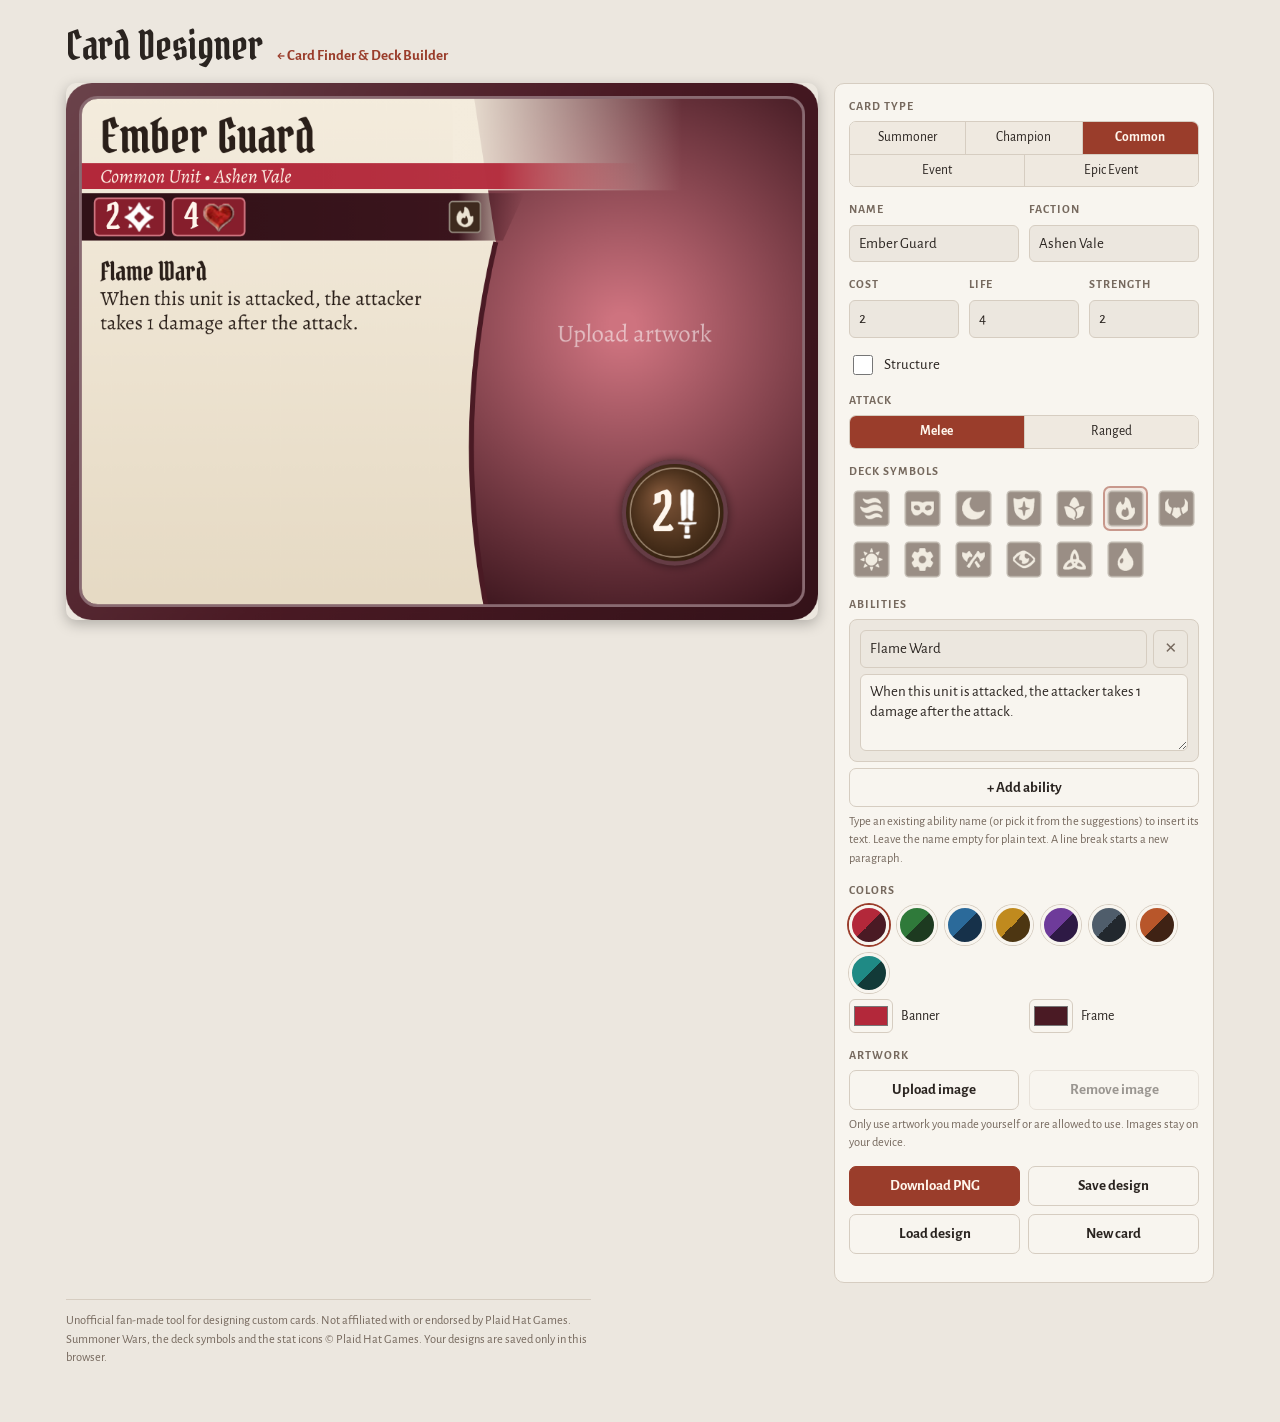
==== designer/index.html @ 44c7527a "Designer: structure checkbox, insert existing abilities/event texts Co-Authored-By: Claude Opus 5.5 " ====
<!doctype html>
<html lang="en">
<head>
<meta charset="utf-8">
<meta name="viewport" content="width=device-width, initial-scale=1, viewport-fit=cover">
<title>Summoner Wars Card Designer</title>
<meta name="description" content="Design your own fan-made Summoner Wars style cards: colors, faction, stats, abilities and your own artwork. Download as PNG.">
<link rel="icon" href="../img/symbols/Mercenary.png">
<link rel="stylesheet" href="https://fonts.googleapis.com/css2?family=Pirata+One&family=Alegreya:ital,wght@0,400;0,500;1,400&family=Alegreya+Sans:wght@400;500;700&display=swap">
<link rel="stylesheet" href="../style.css?v=202611170626">
<link rel="stylesheet" href="designer.css?v=202611170626">
</head>
<body>
<div class="dwrap">
  <header class="dhd"><h1>Card Designer</h1><a href="../" class="back">← Card Finder &amp; Deck Builder</a></header>

  <section class="stage" aria-label="Card preview">
    <canvas id="cv" width="1050" height="750" role="img" aria-label="Card preview"></canvas>
  </section>

  <section class="form" aria-label="Card settings">
    <div class="grp"><div class="lbl">Card type</div>
      <div class="seg wrapseg" id="type">
        <button type="button" data-v="Summoner" aria-pressed="false">Summoner</button>
        <button type="button" data-v="Champion" aria-pressed="false">Champion</button>
        <button type="button" data-v="Common" aria-pressed="true">Common</button>
        <button type="button" data-v="Standard Event" aria-pressed="false">Event</button>
        <button type="button" data-v="Epic Event" aria-pressed="false">Epic Event</button>
      </div></div>

    <div class="two">
      <div class="grp"><label class="lbl" for="name">Name</label><input type="text" id="name" maxlength="40" autocomplete="off"></div>
      <div class="grp"><label class="lbl" for="faction">Faction</label><input type="text" id="faction" maxlength="40" autocomplete="off"></div>
    </div>

    <div class="stats">
      <div class="grp" data-show="cost"><label class="lbl" for="cost">Cost</label><input type="number" id="cost" min="0" max="99" inputmode="numeric"></div>
      <div class="grp" data-show="life"><label class="lbl" for="life">Life</label><input type="number" id="life" min="0" max="99" inputmode="numeric"></div>
      <div class="grp" data-show="unit"><label class="lbl" for="str">Strength</label><input type="number" id="str" min="0" max="99" inputmode="numeric"></div>
      <div class="grp" data-show="event"><label class="lbl" for="phase">Phase</label>
        <select id="phase"><option>Summon Phase</option><option>Draw Phase</option><option>Move Phase</option><option>Attack Phase</option><option>Magic Phase</option></select></div>
    </div>
    <label class="check"><input type="checkbox" id="struct"> <span>Structure</span></label>
    <div class="grp" data-show="unit"><div class="lbl">Attack</div>
      <div class="seg" id="atk"><button type="button" data-v="Melee" aria-pressed="true">Melee</button><button type="button" data-v="Ranged" aria-pressed="false">Ranged</button></div></div>

    <div class="grp"><div class="lbl">Deck symbols</div>
      <div class="symgrid" id="syms"></div></div>

    <div class="grp"><div class="lbl" id="abLbl">Abilities</div>
      <div id="abs" class="abs"></div>
      <button type="button" class="reset" id="addAb">+ Add ability</button>
      <p class="hint" id="abHint"></p>
      <datalist id="abList"></datalist></div>

    <div class="grp"><div class="lbl">Colors</div>
      <div class="presets" id="presets"></div>
      <div class="two">
        <label class="color"><input type="color" id="c1"> <span>Banner</span></label>
        <label class="color"><input type="color" id="c2"> <span>Frame</span></label>
      </div></div>

    <div class="grp"><div class="lbl">Artwork</div>
      <div class="two">
        <label class="reset file">Upload image<input type="file" id="img" accept="image/*"></label>
        <button type="button" class="reset" id="noImg" disabled>Remove image</button>
      </div>
      <div class="sliders" id="imgCtl" hidden>
        <label><span>Zoom</span><input type="range" id="zoom" min="100" max="400" value="100"></label>
        <label><span>Left / right</span><input type="range" id="ox" min="-100" max="100" value="0"></label>
        <label><span>Up / down</span><input type="range" id="oy" min="-100" max="100" value="0"></label>
      </div>
      <p class="hint">Only use artwork you made yourself or are allowed to use. Images stay on your device.</p></div>

    <div class="acts">
      <button type="button" class="reset primary" id="png">Download PNG</button>
      <button type="button" class="reset" id="saveJson">Save design</button>
      <label class="reset file">Load design<input type="file" id="loadJson" accept=".json,application/json"></label>
      <button type="button" class="reset" id="newCard">New card</button>
    </div>
    <p class="hint" id="msg" aria-live="polite"></p>
  </section>

  <footer class="foot">
    <p>Unofficial fan-made tool for designing custom cards. Not affiliated with or endorsed by Plaid Hat Games. Summoner Wars, the deck symbols and the stat icons © Plaid Hat Games. Your designs are saved only in this browser.</p>
  </footer>
</div>
<script src="designer.js?v=202611170626"></script>
</body>
</html>
---- style.css ----
/* Layout: filter panel (sticky sidebar on desktop, collapsible block on phone) + list of card rows styled like card stat bars */
:root{
  --bg:#ece7df; --panel:#f8f5ef; --ink:#2a2420; --muted:#76695e; --line:#d6cdc1;
  --accent:#9a3d2b; --accent-soft:rgba(154,61,43,.12); --stat:#6e2a22; --stat-ink:#fff6ec; --chip:#efe9e0;
  --display:"Pirata One","Georgia",serif; --body:"Alegreya Sans","Segoe UI",system-ui,sans-serif;
}
@media (prefers-color-scheme: dark){:root:not([data-theme="light"]){
  --bg:#1c1a19; --panel:#262321; --ink:#ece4d8; --muted:#a3988c; --line:#3a3532;
  --accent:#e08a6f; --accent-soft:rgba(224,138,111,.16); --stat:#7a3027; --stat-ink:#fff6ec; --chip:#2f2b28; color-scheme:dark}}
:root[data-theme="dark"]{
  --bg:#1c1a19; --panel:#262321; --ink:#ece4d8; --muted:#a3988c; --line:#3a3532;
  --accent:#e08a6f; --accent-soft:rgba(224,138,111,.16); --stat:#7a3027; --stat-ink:#fff6ec; --chip:#2f2b28; color-scheme:dark}
*{box-sizing:border-box}
html{-webkit-text-size-adjust:100%;text-size-adjust:100%}
[hidden]{display:none!important}
body{background:var(--bg);color:var(--ink);font-family:var(--body);font-size:15px;line-height:1.45}
.wrap{max-width:1180px;margin:0 auto;padding-left:max(16px,env(safe-area-inset-left,0px));padding-right:max(16px,env(safe-area-inset-right,0px));padding-block:18px 40px;display:grid;gap:16px;grid-template-columns:1fr}
@media (min-width:900px){.wrap{grid-template-columns:320px minmax(0,1fr);align-items:start}.filters{position:sticky;top:12px;max-height:calc(100vh - 24px);overflow:auto}}
header{grid-column:1/-1;display:flex;align-items:baseline;gap:12px;flex-wrap:wrap}
.kind{flex-basis:100%;max-width:320px}
.kind button{padding:9px 4px;font-size:15px}
h1{font-family:var(--display);font-weight:400;font-size:clamp(28px,6vw,40px);margin:0;line-height:1}
.count{color:var(--muted);font-variant-numeric:tabular-nums}
.filters{background:var(--panel);border:1px solid var(--line);border-radius:10px;padding:14px;min-width:0}
.filters h2{font-family:var(--display);font-weight:400;font-size:20px;margin:0}
.fbody{display:grid;gap:14px;margin-top:12px}
.grp{display:grid;gap:6px;min-width:0}
.lbl{font-size:12px;letter-spacing:.08em;text-transform:uppercase;color:var(--muted);font-weight:700}
input[type=search],select,input[type=number]{font:inherit;color:var(--ink);background:var(--bg);border:1px solid var(--line);border-radius:6px;padding:7px 9px;width:100%;min-width:0}
input:focus-visible,select:focus-visible,button:focus-visible{outline:2px solid var(--accent);outline-offset:1px}
.chips{display:flex;flex-wrap:wrap;gap:6px}
.chip{all:unset;cursor:pointer;display:inline-flex;align-items:center;padding:5px 11px;border-radius:999px;background:var(--chip);border:1px solid var(--line);font-size:13.5px;user-select:none}
.chip[aria-pressed="true"]{background:var(--accent-soft);border-color:var(--accent);font-weight:700}
.symgrid{display:grid;grid-template-columns:repeat(7,1fr);gap:6px}
.sym{all:unset;cursor:pointer;border-radius:7px;padding:2px;border:2px solid transparent;display:grid;place-items:center;opacity:.55;transition:opacity .12s}
.sym img{width:100%;max-width:40px;aspect-ratio:1;border-radius:5px;display:block}
.sym:hover{opacity:.85}
.sym[aria-pressed="true"]{opacity:1;border-color:var(--accent);background:var(--accent-soft)}
.none .sym{opacity:1}
.seg{display:flex;border:1px solid var(--line);border-radius:7px;overflow:hidden}
.seg button{all:unset;cursor:pointer;flex:1;text-align:center;padding:6px 4px;font-size:13.5px;background:var(--chip)}
.seg button+button{border-left:1px solid var(--line)}
.seg button[aria-pressed="true"]{background:var(--accent);color:var(--stat-ink);font-weight:700}
.sub summary{cursor:pointer;list-style:none;display:flex;align-items:center;gap:6px}
.sub summary::-webkit-details-marker{display:none}
.sub summary::before{content:"▸";font-size:11px;transition:transform .15s}
.sub[open] summary::before{transform:rotate(90deg)}
.grpn{color:var(--accent);text-transform:none;letter-spacing:0}
.hint{margin:0;font-size:12.5px;color:var(--muted)}
.sub .chips{margin-top:2px}
.range{display:grid;grid-template-columns:1fr auto 1fr;gap:6px;align-items:center}
.range span{color:var(--muted)}
.reset{all:unset;cursor:pointer;text-align:center;padding:8px;border-radius:7px;border:1px solid var(--line);font-weight:700}
.reset:hover{background:var(--chip)}
.toolbar{display:flex;gap:10px;align-items:center;flex-wrap:wrap;justify-content:space-between}
.toolbar select{width:auto}
.tools{display:flex;gap:10px;align-items:center;flex-wrap:wrap}
.view{width:150px}
.tbl{overflow-x:auto;background:var(--panel);border:1px solid var(--line);border-radius:10px;max-width:100%}
.tbl table{border-collapse:collapse;width:100%;font-size:13.5px;font-variant-numeric:tabular-nums}
.tbl th{position:sticky;top:0;background:var(--chip);text-align:left;font-size:11.5px;letter-spacing:.06em;text-transform:uppercase;color:var(--muted);padding:7px 8px;border-bottom:1px solid var(--line);white-space:nowrap}
.tbl th.s{cursor:pointer}
.tbl th.s:hover,.tbl th.on{color:var(--accent)}
.tbl td{padding:6px 8px;border-bottom:1px solid var(--line);vertical-align:top}
.tbl tr:last-child td{border-bottom:0}
.tbl td.num{text-align:right}
.tbl td.nm{font-weight:700;white-space:nowrap}
.tbl td.fa,.tbl td.cl{white-space:nowrap;color:var(--muted)}
.tbl td.sy{white-space:nowrap}
.tbl td.sy img{width:20px;height:20px;border-radius:3px;vertical-align:middle;margin-right:2px}
.tbl td.tx{min-width:420px}
.tbl td.abn{min-width:150px}
.tbl td.abn span{text-decoration:underline dotted;text-underline-offset:3px;cursor:help}
.tbl td.ctr{text-align:center}
.tbl td.tx .ab{font-weight:700}
.tbl .yes{color:var(--accent);font-weight:700}
.list{display:grid;gap:10px;min-width:0}
.card{background:var(--panel);border:1px solid var(--line);border-radius:10px;padding:10px 12px;display:grid;gap:7px;min-width:0}
.top{display:grid;grid-template-columns:minmax(0,1fr) auto;gap:10px;align-items:center}
.top img.logo{width:40px;height:40px;object-fit:contain}
.nm{min-width:0}
.nm b{font-family:var(--display);font-weight:400;font-size:21px;line-height:1.05;display:block}
.nm small{color:var(--muted);font-size:13px}
.syms{display:flex;gap:3px}
.syms img{width:24px;height:24px;border-radius:4px}
.stats{display:flex;gap:5px;flex-wrap:wrap;font-variant-numeric:tabular-nums}
.stat{background:var(--stat);color:var(--stat-ink);border-radius:4px;padding:1px 8px;font-size:13.5px;display:inline-flex;gap:4px;align-items:baseline}
.stat i{font-style:normal;opacity:.8;font-size:11.5px;letter-spacing:.04em;text-transform:uppercase}
.tag{border:1px solid var(--line);border-radius:4px;padding:1px 7px;font-size:12.5px;color:var(--muted)}
.tx{margin:0;font-size:14.5px;min-width:0;overflow-wrap:anywhere}
.tx .ab{font-weight:700}
.empty{padding:30px;text-align:center;color:var(--muted);background:var(--panel);border:1px dashed var(--line);border-radius:10px}
.more{all:unset;cursor:pointer;justify-self:center;padding:8px 16px;border-radius:7px;border:1px solid var(--line);font-weight:700}
@media (prefers-reduced-motion:reduce){.sym{transition:none}}
.foot{grid-column:1/-1;border-top:1px solid var(--line);padding-top:12px;color:var(--muted);font-size:13px;line-height:1.5;max-width:75ch}
.foot p{margin:0 0 6px}
.foot a{color:inherit}
---- designer/designer.css ----
/* Card designer: preview stays visible (sticky) while editing on a phone; side by side on wide screens */
.dwrap{max-width:1180px;margin:0 auto;padding:18px max(16px,env(safe-area-inset-right,0px)) 40px max(16px,env(safe-area-inset-left,0px));display:grid;gap:16px;grid-template-columns:1fr}
.dhd{display:flex;align-items:baseline;gap:14px;flex-wrap:wrap}
.back{color:var(--accent);font-weight:700;text-decoration:none}
.back:hover{text-decoration:underline}
.stage{position:sticky;top:0;z-index:5;background:var(--bg);padding:6px 0}
.stage canvas{display:block;width:100%;height:auto;max-width:760px;margin:0 auto;border-radius:10px;box-shadow:0 4px 14px rgba(0,0,0,.25)}
.form{background:var(--panel);border:1px solid var(--line);border-radius:10px;padding:14px;display:grid;gap:14px;min-width:0}
@media (min-width:980px){
  .dwrap{grid-template-columns:minmax(0,1fr) 380px;align-items:start}
  .dhd,.foot{grid-column:1/-1}
  .stage{top:12px;padding:0}
}
.two{display:grid;grid-template-columns:1fr 1fr;gap:10px}
.stats{display:grid;grid-template-columns:repeat(3,1fr);gap:10px}
input[type=text],textarea{font:inherit;color:var(--ink);background:var(--bg);border:1px solid var(--line);border-radius:6px;padding:7px 9px;width:100%;min-width:0}
textarea{resize:vertical;min-height:64px;line-height:1.35}
.wrapseg{flex-wrap:wrap}
.wrapseg button{flex:1 0 30%;border-left:0!important;border-top:1px solid var(--line)}
.wrapseg button:nth-child(-n+3){border-top:0}
.wrapseg button:not(:nth-child(3n+1)){border-left:1px solid var(--line)!important}
.symgrid .sym{opacity:.5}
.abs{display:grid;gap:10px}
.ab{display:grid;gap:6px;padding:10px;border:1px solid var(--line);border-radius:8px;background:var(--bg)}
.ab .row{display:flex;gap:6px}
.ab .row input{flex:1}
.ab .row button{all:unset;cursor:pointer;padding:0 10px;border:1px solid var(--line);border-radius:6px;font-weight:700;color:var(--muted)}
.ab .row button:hover{color:var(--accent);border-color:var(--accent)}
.ab textarea{background:var(--panel)}
.presets{display:flex;flex-wrap:wrap;gap:8px}
.presets button{all:unset;cursor:pointer;width:34px;height:34px;border-radius:50%;border:3px solid var(--panel);box-shadow:0 0 0 1px var(--line)}
.presets button[aria-pressed="true"]{box-shadow:0 0 0 2px var(--accent)}
.color{display:flex;align-items:center;gap:8px;font-size:14px}
.color input{width:44px;height:34px;border:1px solid var(--line);border-radius:6px;background:none;padding:2px}
.file{position:relative;overflow:hidden}
.file input{position:absolute;inset:0;opacity:0;cursor:pointer}
.reset[disabled]{opacity:.45;cursor:default}
.reset.primary{background:var(--accent);color:var(--stat-ink);border-color:var(--accent)}
.sliders{display:grid;gap:6px}
.sliders label{display:grid;grid-template-columns:96px 1fr;align-items:center;gap:8px;font-size:14px;color:var(--muted)}
.acts{display:grid;grid-template-columns:1fr 1fr;gap:8px}
.foot{font-size:12.5px;color:var(--muted)}
.check{display:flex;align-items:center;gap:8px;font-size:15px;cursor:pointer}
.check input{width:20px;height:20px;accent-color:var(--accent)}
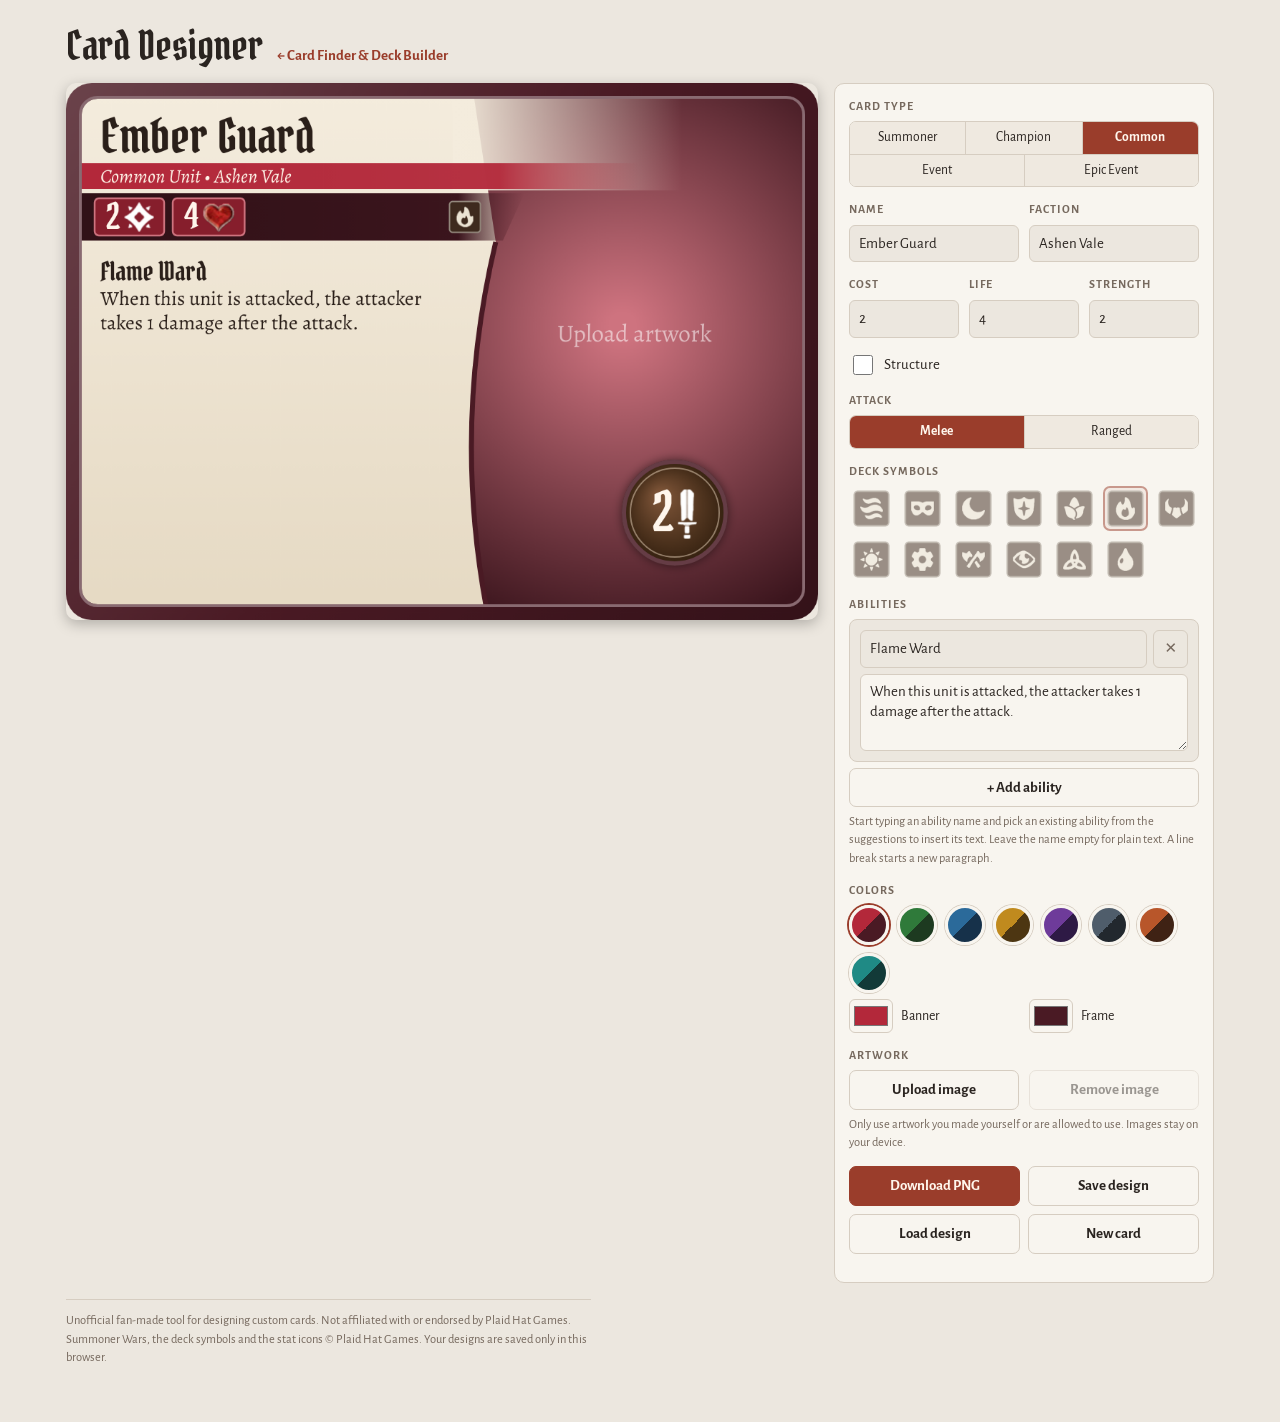
==== commit 015f0df0: "Designer: own ability suggestion list (works on phones) Co-Authored-By: Claude Opus 5.5 <noreply@ant" ====
--- a/designer/index.html
+++ b/designer/index.html
@@ -7,8 +7,8 @@
 <meta name="description" content="Design your own fan-made Summoner Wars style cards: colors, faction, stats, abilities and your own artwork. Download as PNG.">
 <link rel="icon" href="../img/symbols/Mercenary.png">
 <link rel="stylesheet" href="https://fonts.googleapis.com/css2?family=Pirata+One&family=Alegreya:ital,wght@0,400;0,500;1,400&family=Alegreya+Sans:wght@400;500;700&display=swap">
-<link rel="stylesheet" href="../style.css?v=202611170626">
-<link rel="stylesheet" href="designer.css?v=202611170626">
+<link rel="stylesheet" href="../style.css?v=202611170748">
+<link rel="stylesheet" href="designer.css?v=202611170748">
 </head>
 <body>
 <div class="dwrap">
@@ -50,8 +50,7 @@
     <div class="grp"><div class="lbl" id="abLbl">Abilities</div>
       <div id="abs" class="abs"></div>
       <button type="button" class="reset" id="addAb">+ Add ability</button>
-      <p class="hint" id="abHint"></p>
-      <datalist id="abList"></datalist></div>
+      <p class="hint" id="abHint"></p></div>
 
     <div class="grp"><div class="lbl">Colors</div>
       <div class="presets" id="presets"></div>
@@ -85,6 +84,6 @@
     <p>Unofficial fan-made tool for designing custom cards. Not affiliated with or endorsed by Plaid Hat Games. Summoner Wars, the deck symbols and the stat icons © Plaid Hat Games. Your designs are saved only in this browser.</p>
   </footer>
 </div>
-<script src="designer.js?v=202611170626"></script>
+<script src="designer.js?v=202611170748"></script>
 </body>
 </html>
--- a/designer/designer.css
+++ b/designer/designer.css
@@ -42,3 +42,7 @@
 .foot{font-size:12.5px;color:var(--muted)}
 .check{display:flex;align-items:center;gap:8px;font-size:15px;cursor:pointer}
 .check input{width:20px;height:20px;accent-color:var(--accent)}
+.sugg{display:grid;border:1px solid var(--line);border-radius:6px;overflow:hidden;background:var(--panel);box-shadow:0 4px 10px rgba(0,0,0,.12)}
+.sugg button{all:unset;cursor:pointer;padding:9px 10px;font-size:15px;border-top:1px solid var(--line)}
+.sugg button:first-child{border-top:0}
+.sugg button:hover,.sugg button:focus-visible{background:var(--accent-soft)}
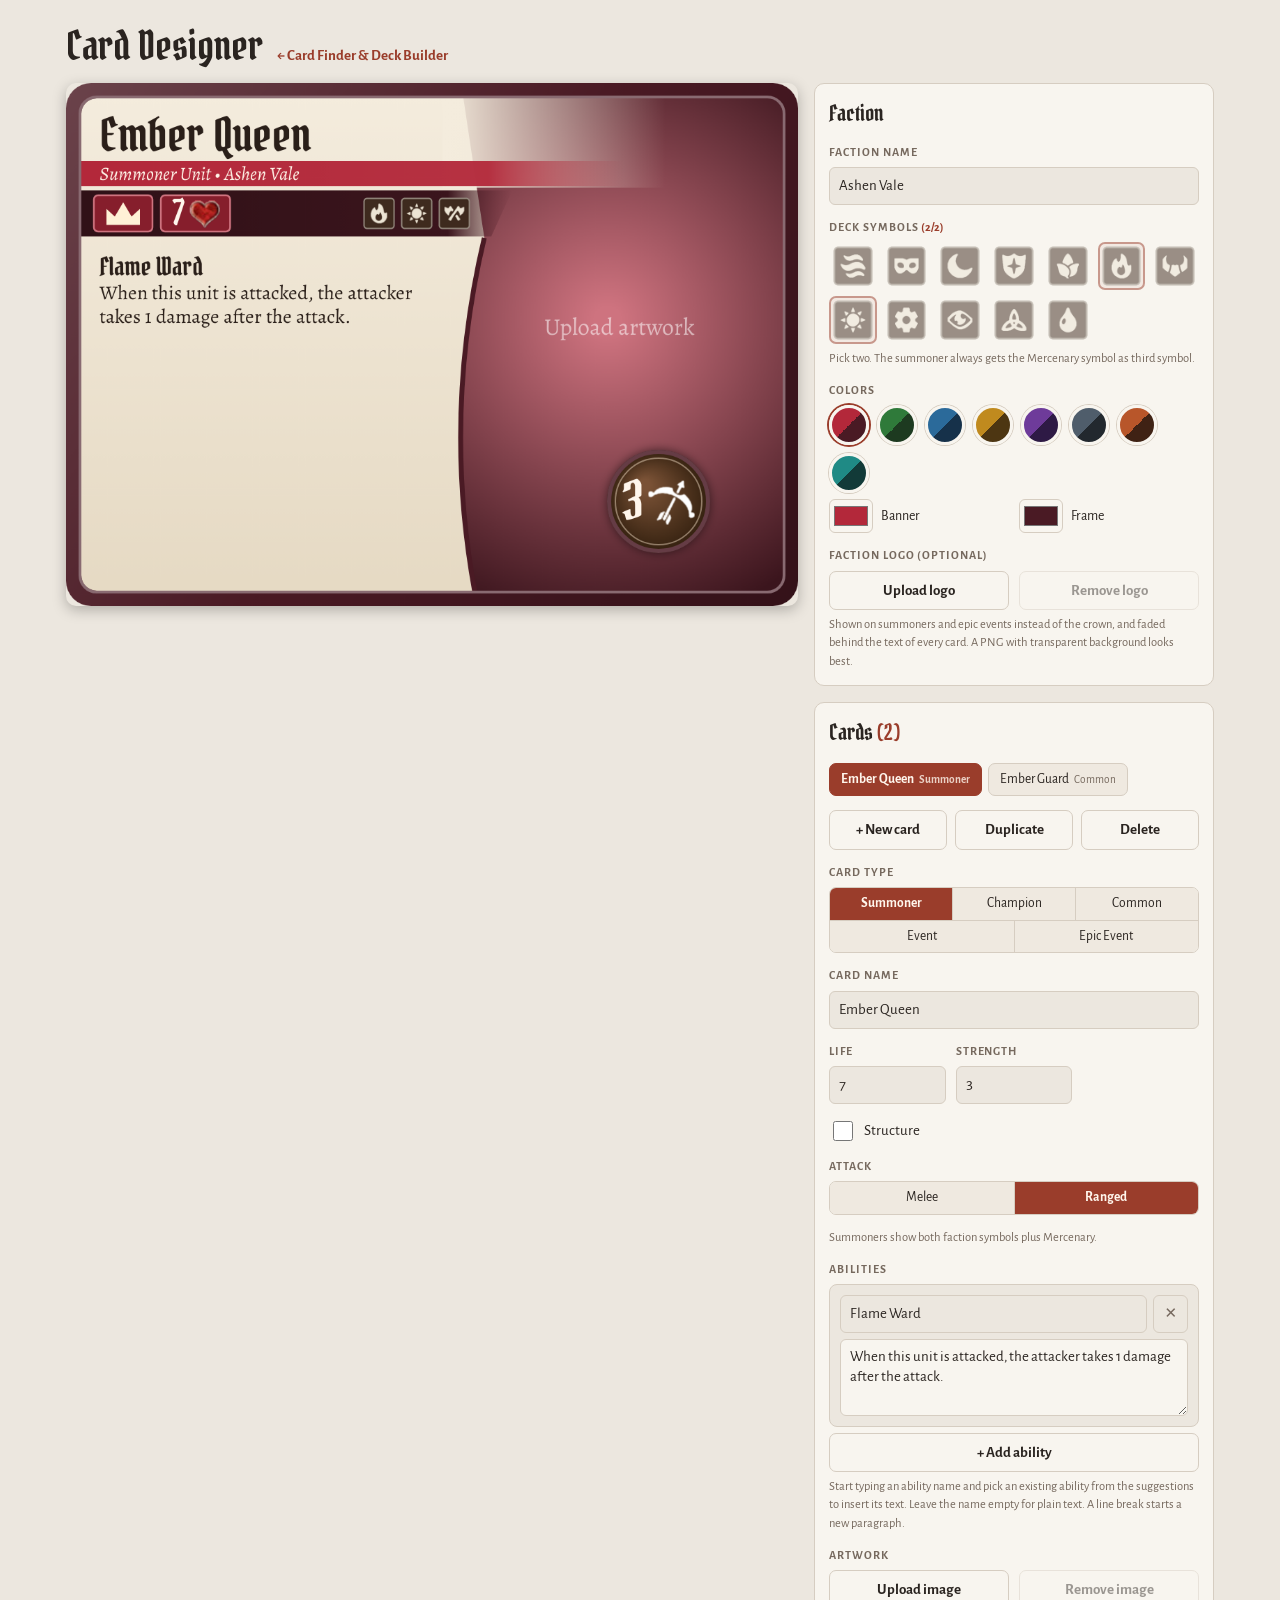
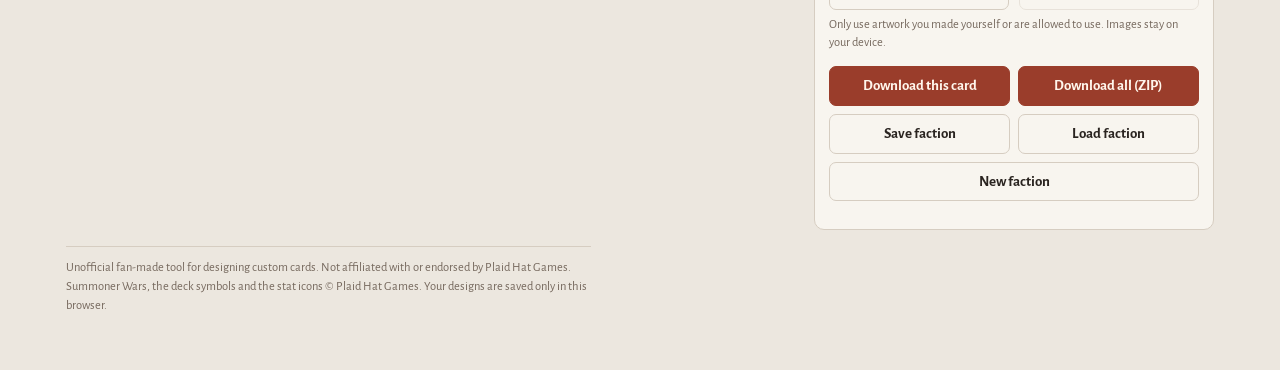
==== commit 43a2ebe6: "Designer: factions with multiple cards, logo, ZIP export Co-Authored-By: Claude Opus 5.5 <noreply@an" ====
--- a/designer/index.html
+++ b/designer/index.html
@@ -4,21 +4,49 @@
 <meta charset="utf-8">
 <meta name="viewport" content="width=device-width, initial-scale=1, viewport-fit=cover">
 <title>Summoner Wars Card Designer</title>
-<meta name="description" content="Design your own fan-made Summoner Wars style cards: colors, faction, stats, abilities and your own artwork. Download as PNG.">
+<meta name="description" content="Design your own fan-made Summoner Wars style faction: faction name, deck symbols, colors and logo, then any number of cards with stats, abilities and your own artwork. Download as PNG or ZIP.">
 <link rel="icon" href="../img/symbols/Mercenary.png">
 <link rel="stylesheet" href="https://fonts.googleapis.com/css2?family=Pirata+One&family=Alegreya:ital,wght@0,400;0,500;1,400&family=Alegreya+Sans:wght@400;500;700&display=swap">
-<link rel="stylesheet" href="../style.css?v=202611170748">
-<link rel="stylesheet" href="designer.css?v=202611170748">
+<link rel="stylesheet" href="../style.css?v=202611171339">
+<link rel="stylesheet" href="designer.css?v=202611171339">
 </head>
 <body>
 <div class="dwrap">
   <header class="dhd"><h1>Card Designer</h1><a href="../" class="back">← Card Finder &amp; Deck Builder</a></header>
 
+  <section class="form fac" aria-labelledby="facH">
+    <h2 id="facH">Faction</h2>
+    <div class="grp"><label class="lbl" for="facName">Faction name</label><input type="text" id="facName" maxlength="40" autocomplete="off"></div>
+    <div class="grp"><div class="lbl">Deck symbols <span class="grpn" id="facSyN"></span></div>
+      <div class="symgrid" id="facSy"></div>
+      <p class="hint">Pick two. The summoner always gets the Mercenary symbol as third symbol.</p></div>
+    <div class="grp"><div class="lbl">Colors</div>
+      <div class="presets" id="presets"></div>
+      <div class="two">
+        <label class="color"><input type="color" id="c1"> <span>Banner</span></label>
+        <label class="color"><input type="color" id="c2"> <span>Frame</span></label>
+      </div></div>
+    <div class="grp"><div class="lbl">Faction logo (optional)</div>
+      <div class="two">
+        <label class="reset file">Upload logo<input type="file" id="logo" accept="image/*"></label>
+        <button type="button" class="reset" id="noLogo" disabled>Remove logo</button>
+      </div>
+      <p class="hint">Shown on summoners and epic events instead of the crown, and faded behind the text of every card. A PNG with transparent background looks best.</p></div>
+  </section>
+
   <section class="stage" aria-label="Card preview">
     <canvas id="cv" width="1050" height="750" role="img" aria-label="Card preview"></canvas>
   </section>
 
-  <section class="form" aria-label="Card settings">
+  <section class="form cardf" aria-labelledby="cardH">
+    <h2 id="cardH">Cards <span class="grpn" id="cardN"></span></h2>
+    <div class="ctabs" id="ctabs" aria-label="Cards of this faction"></div>
+    <div class="three">
+      <button type="button" class="reset" id="addCard">+ New card</button>
+      <button type="button" class="reset" id="dupCard">Duplicate</button>
+      <button type="button" class="reset" id="delCard">Delete</button>
+    </div>
+
     <div class="grp"><div class="lbl">Card type</div>
       <div class="seg wrapseg" id="type">
         <button type="button" data-v="Summoner" aria-pressed="false">Summoner</button>
@@ -28,10 +56,7 @@
         <button type="button" data-v="Epic Event" aria-pressed="false">Epic Event</button>
       </div></div>
 
-    <div class="two">
-      <div class="grp"><label class="lbl" for="name">Name</label><input type="text" id="name" maxlength="40" autocomplete="off"></div>
-      <div class="grp"><label class="lbl" for="faction">Faction</label><input type="text" id="faction" maxlength="40" autocomplete="off"></div>
-    </div>
+    <div class="grp"><label class="lbl" for="name">Card name</label><input type="text" id="name" maxlength="40" autocomplete="off"></div>
 
     <div class="stats">
       <div class="grp" data-show="cost"><label class="lbl" for="cost">Cost</label><input type="number" id="cost" min="0" max="99" inputmode="numeric"></div>
@@ -44,20 +69,14 @@
     <div class="grp" data-show="unit"><div class="lbl">Attack</div>
       <div class="seg" id="atk"><button type="button" data-v="Melee" aria-pressed="true">Melee</button><button type="button" data-v="Ranged" aria-pressed="false">Ranged</button></div></div>
 
-    <div class="grp"><div class="lbl">Deck symbols</div>
-      <div class="symgrid" id="syms"></div></div>
+    <div class="grp" data-show="cardsy"><div class="lbl">Deck symbols on this card</div>
+      <div class="cardsy" id="cardSy"></div></div>
+    <p class="hint" data-show="summsy">Summoners show both faction symbols plus Mercenary.</p>
 
     <div class="grp"><div class="lbl" id="abLbl">Abilities</div>
       <div id="abs" class="abs"></div>
       <button type="button" class="reset" id="addAb">+ Add ability</button>
       <p class="hint" id="abHint"></p></div>
-
-    <div class="grp"><div class="lbl">Colors</div>
-      <div class="presets" id="presets"></div>
-      <div class="two">
-        <label class="color"><input type="color" id="c1"> <span>Banner</span></label>
-        <label class="color"><input type="color" id="c2"> <span>Frame</span></label>
-      </div></div>
 
     <div class="grp"><div class="lbl">Artwork</div>
       <div class="two">
@@ -72,10 +91,11 @@
       <p class="hint">Only use artwork you made yourself or are allowed to use. Images stay on your device.</p></div>
 
     <div class="acts">
-      <button type="button" class="reset primary" id="png">Download PNG</button>
-      <button type="button" class="reset" id="saveJson">Save design</button>
-      <label class="reset file">Load design<input type="file" id="loadJson" accept=".json,application/json"></label>
-      <button type="button" class="reset" id="newCard">New card</button>
+      <button type="button" class="reset primary" id="png">Download this card</button>
+      <button type="button" class="reset primary" id="zip">Download all (ZIP)</button>
+      <button type="button" class="reset" id="saveJson">Save faction</button>
+      <label class="reset file">Load faction<input type="file" id="loadJson" accept=".json,application/json"></label>
+      <button type="button" class="reset wide" id="newFac">New faction</button>
     </div>
     <p class="hint" id="msg" aria-live="polite"></p>
   </section>
@@ -84,6 +104,6 @@
     <p>Unofficial fan-made tool for designing custom cards. Not affiliated with or endorsed by Plaid Hat Games. Summoner Wars, the deck symbols and the stat icons © Plaid Hat Games. Your designs are saved only in this browser.</p>
   </footer>
 </div>
-<script src="designer.js?v=202611170748"></script>
+<script src="designer.js?v=202611171339"></script>
 </body>
 </html>
--- a/designer/designer.css
+++ b/designer/designer.css
@@ -1,16 +1,26 @@
 /* Card designer: preview stays visible (sticky) while editing on a phone; side by side on wide screens */
-.dwrap{max-width:1180px;margin:0 auto;padding:18px max(16px,env(safe-area-inset-right,0px)) 40px max(16px,env(safe-area-inset-left,0px));display:grid;gap:16px;grid-template-columns:1fr}
-.dhd{display:flex;align-items:baseline;gap:14px;flex-wrap:wrap}
+.dwrap{max-width:1180px;margin:0 auto;padding:18px max(16px,env(safe-area-inset-right,0px)) 40px max(16px,env(safe-area-inset-left,0px));display:grid;gap:16px;grid-template-columns:minmax(0,1fr);grid-template-areas:"hd" "fac" "stage" "card" "foot"}
+.dhd{grid-area:hd;display:flex;align-items:baseline;gap:14px;flex-wrap:wrap}
+.fac{grid-area:fac}.cardf{grid-area:card}.foot{grid-area:foot}
 .back{color:var(--accent);font-weight:700;text-decoration:none}
 .back:hover{text-decoration:underline}
-.stage{position:sticky;top:0;z-index:5;background:var(--bg);padding:6px 0}
+.stage{grid-area:stage;position:sticky;top:0;z-index:5;background:var(--bg);padding:6px 0;align-self:start}
 .stage canvas{display:block;width:100%;height:auto;max-width:760px;margin:0 auto;border-radius:10px;box-shadow:0 4px 14px rgba(0,0,0,.25)}
-.form{background:var(--panel);border:1px solid var(--line);border-radius:10px;padding:14px;display:grid;gap:14px;min-width:0}
+.form{background:var(--panel);border:1px solid var(--line);border-radius:10px;padding:14px;display:grid;gap:14px;min-width:0;align-content:start}
+.form h2{font-family:var(--display);font-weight:400;font-size:22px;margin:0}
 @media (min-width:980px){
-  .dwrap{grid-template-columns:minmax(0,1fr) 380px;align-items:start}
-  .dhd,.foot{grid-column:1/-1}
-  .stage{top:12px;padding:0}
+  .dwrap{grid-template-columns:minmax(0,1fr) 400px;grid-template-areas:"hd hd" "stage fac" "stage card" "foot foot";align-items:start}
+  .stage{top:12px;padding:0;grid-row:2/4}
 }
+.ctabs{display:flex;flex-wrap:wrap;gap:6px}
+.ctabs button{all:unset;cursor:pointer;padding:6px 11px;border-radius:7px;border:1px solid var(--line);background:var(--chip);font-size:13.5px;max-width:100%;overflow:hidden;text-overflow:ellipsis;white-space:nowrap}
+.ctabs button small{color:var(--muted);margin-left:5px}
+.ctabs button[aria-pressed="true"]{background:var(--accent);border-color:var(--accent);color:var(--stat-ink);font-weight:700}
+.ctabs button[aria-pressed="true"] small{color:inherit;opacity:.8}
+.three{display:grid;grid-template-columns:repeat(3,1fr);gap:8px}
+.cardsy{display:flex;gap:8px}
+.cardsy .sym{width:48px}
+.acts .wide{grid-column:1/-1}
 .two{display:grid;grid-template-columns:1fr 1fr;gap:10px}
 .stats{display:grid;grid-template-columns:repeat(3,1fr);gap:10px}
 input[type=text],textarea{font:inherit;color:var(--ink);background:var(--bg);border:1px solid var(--line);border-radius:6px;padding:7px 9px;width:100%;min-width:0}
@@ -40,6 +50,7 @@
 .sliders label{display:grid;grid-template-columns:96px 1fr;align-items:center;gap:8px;font-size:14px;color:var(--muted)}
 .acts{display:grid;grid-template-columns:1fr 1fr;gap:8px}
 .foot{font-size:12.5px;color:var(--muted)}
+.fac .symgrid .sym[data-s="Mercenary"]{display:none}
 .check{display:flex;align-items:center;gap:8px;font-size:15px;cursor:pointer}
 .check input{width:20px;height:20px;accent-color:var(--accent)}
 .sugg{display:grid;border:1px solid var(--line);border-radius:6px;overflow:hidden;background:var(--panel);box-shadow:0 4px 10px rgba(0,0,0,.12)}
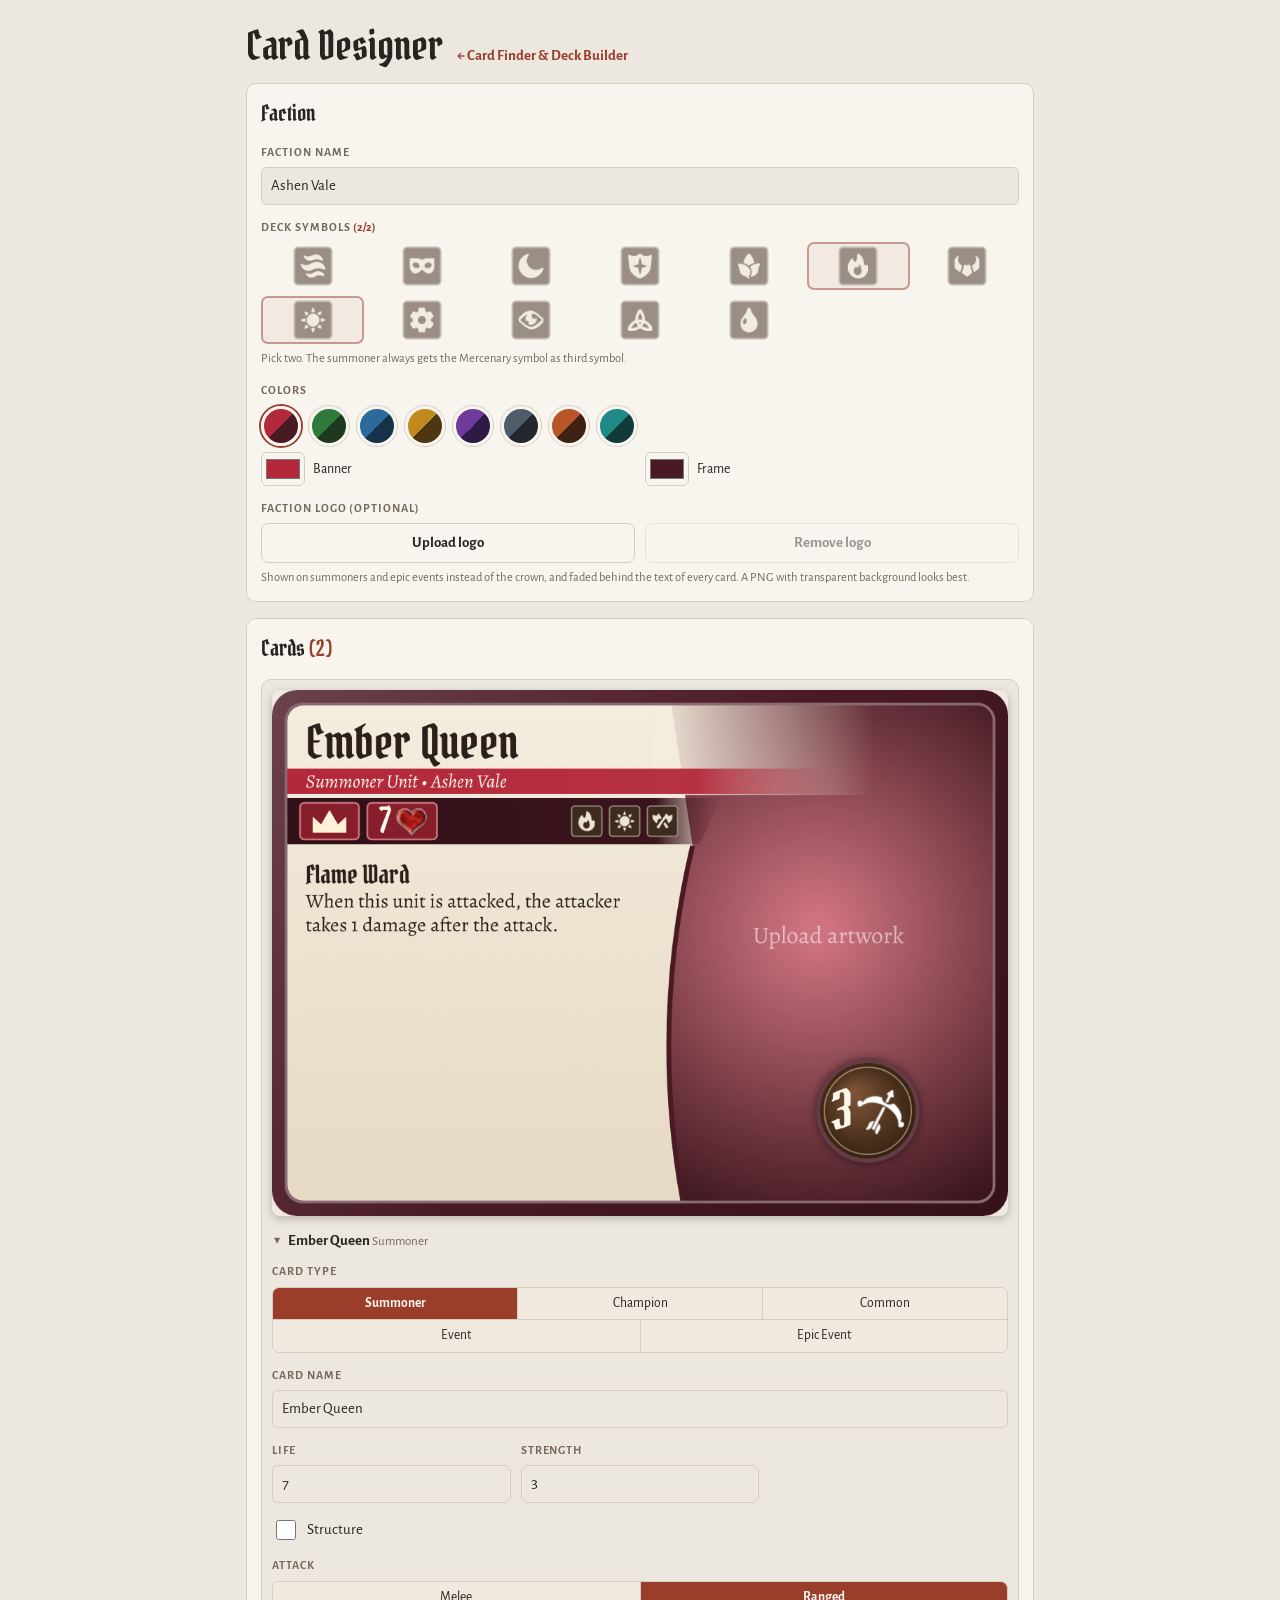
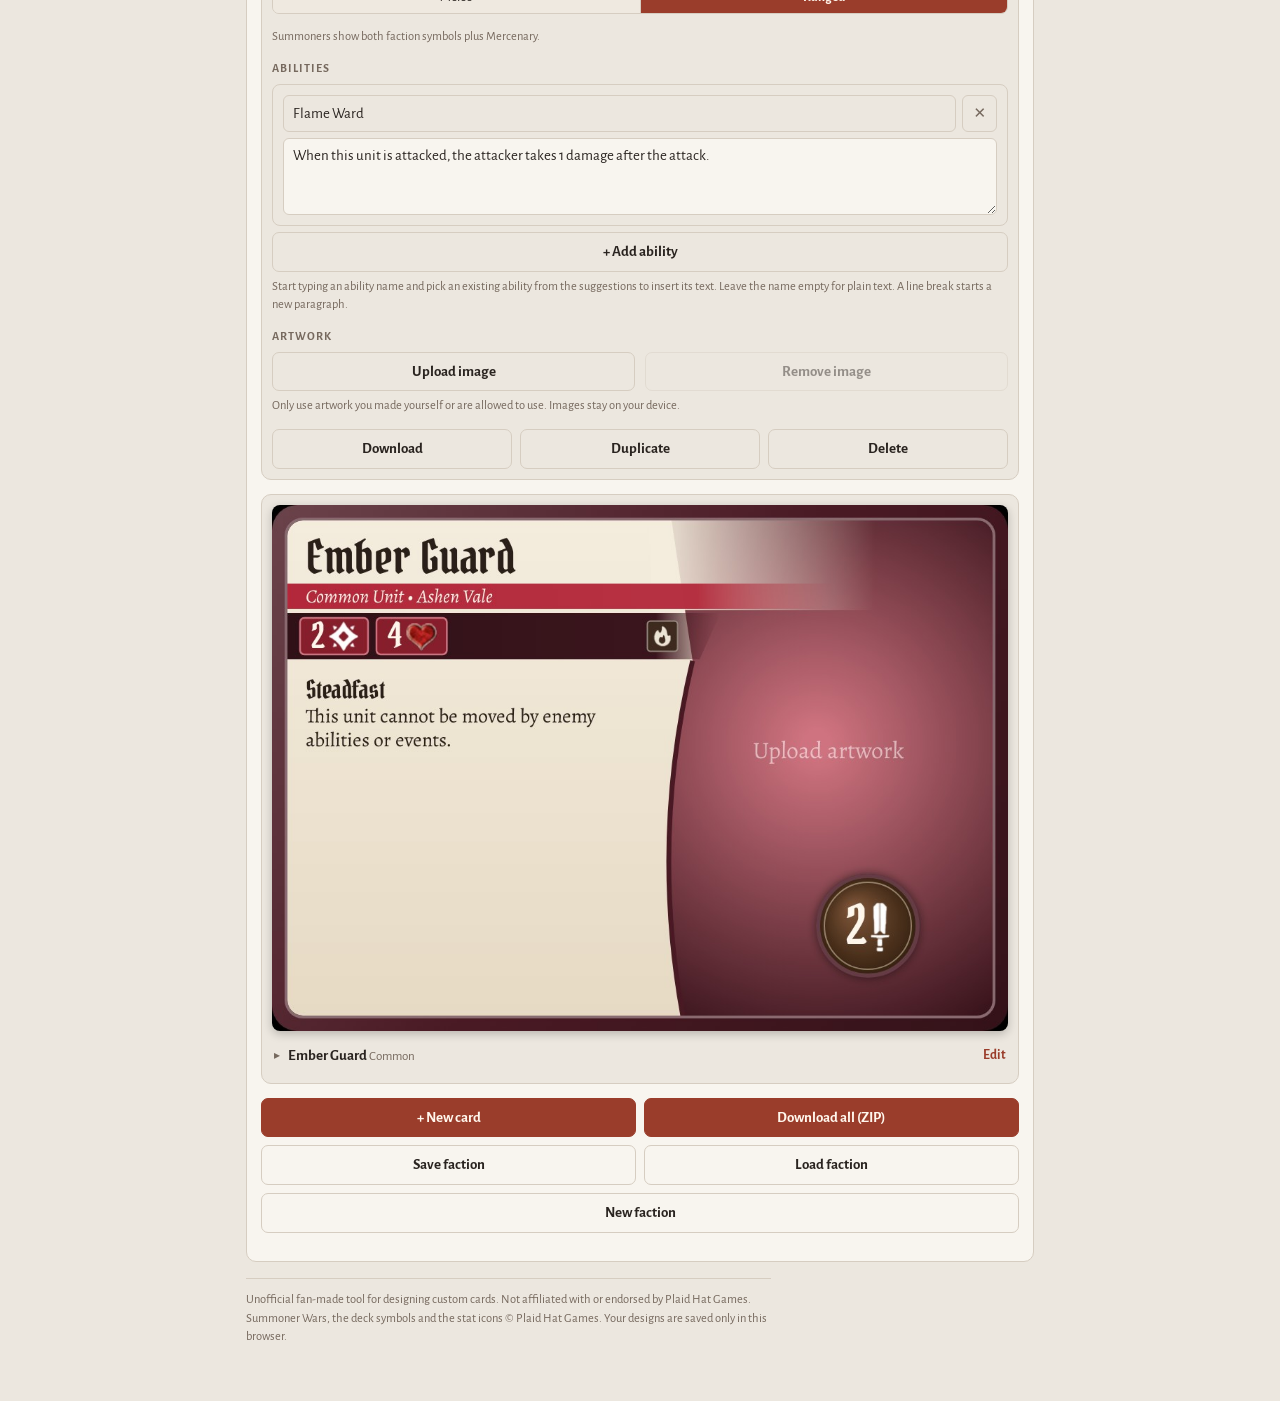
==== commit 6a4e4056: "Designer: cards listed one below another, collapsible editors Co-Authored-By: Claude Opus 5.5 <norep" ====
--- a/designer/index.html
+++ b/designer/index.html
@@ -7,8 +7,8 @@
 <meta name="description" content="Design your own fan-made Summoner Wars style faction: faction name, deck symbols, colors and logo, then any number of cards with stats, abilities and your own artwork. Download as PNG or ZIP.">
 <link rel="icon" href="../img/symbols/Mercenary.png">
 <link rel="stylesheet" href="https://fonts.googleapis.com/css2?family=Pirata+One&family=Alegreya:ital,wght@0,400;0,500;1,400&family=Alegreya+Sans:wght@400;500;700&display=swap">
-<link rel="stylesheet" href="../style.css?v=202611171339">
-<link rel="stylesheet" href="designer.css?v=202611171339">
+<link rel="stylesheet" href="../style.css?v=202611171355">
+<link rel="stylesheet" href="designer.css?v=202611171355">
 </head>
 <body>
 <div class="dwrap">
@@ -34,19 +34,21 @@
       <p class="hint">Shown on summoners and epic events instead of the crown, and faded behind the text of every card. A PNG with transparent background looks best.</p></div>
   </section>
 
-  <section class="stage" aria-label="Card preview">
-    <canvas id="cv" width="1050" height="750" role="img" aria-label="Card preview"></canvas>
+  <section class="cards" aria-labelledby="cardH">
+    <h2 id="cardH">Cards <span class="grpn" id="cardN"></span></h2>
+    <div id="cardList" class="clist"></div>
+    <div class="acts">
+      <button type="button" class="reset primary" id="addCard">+ New card</button>
+      <button type="button" class="reset primary" id="zip">Download all (ZIP)</button>
+      <button type="button" class="reset" id="saveJson">Save faction</button>
+      <label class="reset file">Load faction<input type="file" id="loadJson" accept=".json,application/json"></label>
+      <button type="button" class="reset wide" id="newFac">New faction</button>
+    </div>
+    <p class="hint" id="msg" aria-live="polite"></p>
   </section>
 
-  <section class="form cardf" aria-labelledby="cardH">
-    <h2 id="cardH">Cards <span class="grpn" id="cardN"></span></h2>
-    <div class="ctabs" id="ctabs" aria-label="Cards of this faction"></div>
-    <div class="three">
-      <button type="button" class="reset" id="addCard">+ New card</button>
-      <button type="button" class="reset" id="dupCard">Duplicate</button>
-      <button type="button" class="reset" id="delCard">Delete</button>
-    </div>
-
+  <canvas id="cv" width="1050" height="750" role="img" aria-label="Card preview" hidden></canvas>
+  <div class="editor" id="editor" hidden>
     <div class="grp"><div class="lbl">Card type</div>
       <div class="seg wrapseg" id="type">
         <button type="button" data-v="Summoner" aria-pressed="false">Summoner</button>
@@ -90,20 +92,17 @@
       </div>
       <p class="hint">Only use artwork you made yourself or are allowed to use. Images stay on your device.</p></div>
 
-    <div class="acts">
-      <button type="button" class="reset primary" id="png">Download this card</button>
-      <button type="button" class="reset primary" id="zip">Download all (ZIP)</button>
-      <button type="button" class="reset" id="saveJson">Save faction</button>
-      <label class="reset file">Load faction<input type="file" id="loadJson" accept=".json,application/json"></label>
-      <button type="button" class="reset wide" id="newFac">New faction</button>
+    <div class="three">
+      <button type="button" class="reset" id="png">Download</button>
+      <button type="button" class="reset" id="dupCard">Duplicate</button>
+      <button type="button" class="reset" id="delCard">Delete</button>
     </div>
-    <p class="hint" id="msg" aria-live="polite"></p>
-  </section>
+  </div>
 
   <footer class="foot">
     <p>Unofficial fan-made tool for designing custom cards. Not affiliated with or endorsed by Plaid Hat Games. Summoner Wars, the deck symbols and the stat icons © Plaid Hat Games. Your designs are saved only in this browser.</p>
   </footer>
 </div>
-<script src="designer.js?v=202611171339"></script>
+<script src="designer.js?v=202611171355"></script>
 </body>
 </html>
--- a/designer/designer.css
+++ b/designer/designer.css
@@ -1,22 +1,20 @@
 /* Card designer: preview stays visible (sticky) while editing on a phone; side by side on wide screens */
-.dwrap{max-width:1180px;margin:0 auto;padding:18px max(16px,env(safe-area-inset-right,0px)) 40px max(16px,env(safe-area-inset-left,0px));display:grid;gap:16px;grid-template-columns:minmax(0,1fr);grid-template-areas:"hd" "fac" "stage" "card" "foot"}
-.dhd{grid-area:hd;display:flex;align-items:baseline;gap:14px;flex-wrap:wrap}
-.fac{grid-area:fac}.cardf{grid-area:card}.foot{grid-area:foot}
+.dwrap{max-width:820px;margin:0 auto;padding:18px max(16px,env(safe-area-inset-right,0px)) 40px max(16px,env(safe-area-inset-left,0px));display:grid;gap:16px;grid-template-columns:minmax(0,1fr)}
+.dhd{display:flex;align-items:baseline;gap:14px;flex-wrap:wrap}
 .back{color:var(--accent);font-weight:700;text-decoration:none}
 .back:hover{text-decoration:underline}
-.stage{grid-area:stage;position:sticky;top:0;z-index:5;background:var(--bg);padding:6px 0;align-self:start}
-.stage canvas{display:block;width:100%;height:auto;max-width:760px;margin:0 auto;border-radius:10px;box-shadow:0 4px 14px rgba(0,0,0,.25)}
-.form{background:var(--panel);border:1px solid var(--line);border-radius:10px;padding:14px;display:grid;gap:14px;min-width:0;align-content:start}
-.form h2{font-family:var(--display);font-weight:400;font-size:22px;margin:0}
-@media (min-width:980px){
-  .dwrap{grid-template-columns:minmax(0,1fr) 400px;grid-template-areas:"hd hd" "stage fac" "stage card" "foot foot";align-items:start}
-  .stage{top:12px;padding:0;grid-row:2/4}
-}
-.ctabs{display:flex;flex-wrap:wrap;gap:6px}
-.ctabs button{all:unset;cursor:pointer;padding:6px 11px;border-radius:7px;border:1px solid var(--line);background:var(--chip);font-size:13.5px;max-width:100%;overflow:hidden;text-overflow:ellipsis;white-space:nowrap}
-.ctabs button small{color:var(--muted);margin-left:5px}
-.ctabs button[aria-pressed="true"]{background:var(--accent);border-color:var(--accent);color:var(--stat-ink);font-weight:700}
-.ctabs button[aria-pressed="true"] small{color:inherit;opacity:.8}
+.form,.cards{background:var(--panel);border:1px solid var(--line);border-radius:10px;padding:14px;display:grid;gap:14px;min-width:0;align-content:start}
+.form h2,.cards h2{font-family:var(--display);font-weight:400;font-size:22px;margin:0}
+.clist{display:grid;gap:14px}
+.cblk{border:1px solid var(--line);border-radius:10px;background:var(--bg);padding:10px;display:grid;gap:8px}
+.cblk .pv canvas,.cblk .pv img{display:block;width:100%;height:auto;aspect-ratio:1050/750;border-radius:8px;box-shadow:0 3px 10px rgba(0,0,0,.22);background:var(--chip)}
+.cblk>details>summary{cursor:pointer;list-style:none;display:flex;align-items:center;gap:8px;padding:6px 2px;font-weight:700}
+.cblk>details>summary::-webkit-details-marker{display:none}
+.cblk>details>summary::before{content:"▸";font-size:12px;color:var(--muted);transition:transform .15s}
+.cblk>details[open]>summary::before{transform:rotate(90deg)}
+.cblk>details>summary small{color:var(--muted);font-weight:400}
+.cblk>details>summary .ed{margin-left:auto;color:var(--accent);font-size:13.5px}
+.editor{display:grid;gap:14px;padding-top:6px}
 .three{display:grid;grid-template-columns:repeat(3,1fr);gap:8px}
 .cardsy{display:flex;gap:8px}
 .cardsy .sym{width:48px}
@@ -57,3 +55,5 @@
 .sugg button{all:unset;cursor:pointer;padding:9px 10px;font-size:15px;border-top:1px solid var(--line)}
 .sugg button:first-child{border-top:0}
 .sugg button:hover,.sugg button:focus-visible{background:var(--accent-soft)}
+.cblk>details>summary .nm{flex:1;min-width:0;white-space:nowrap;overflow:hidden;text-overflow:ellipsis}
+.cblk>details[open]>summary .ed{visibility:hidden}
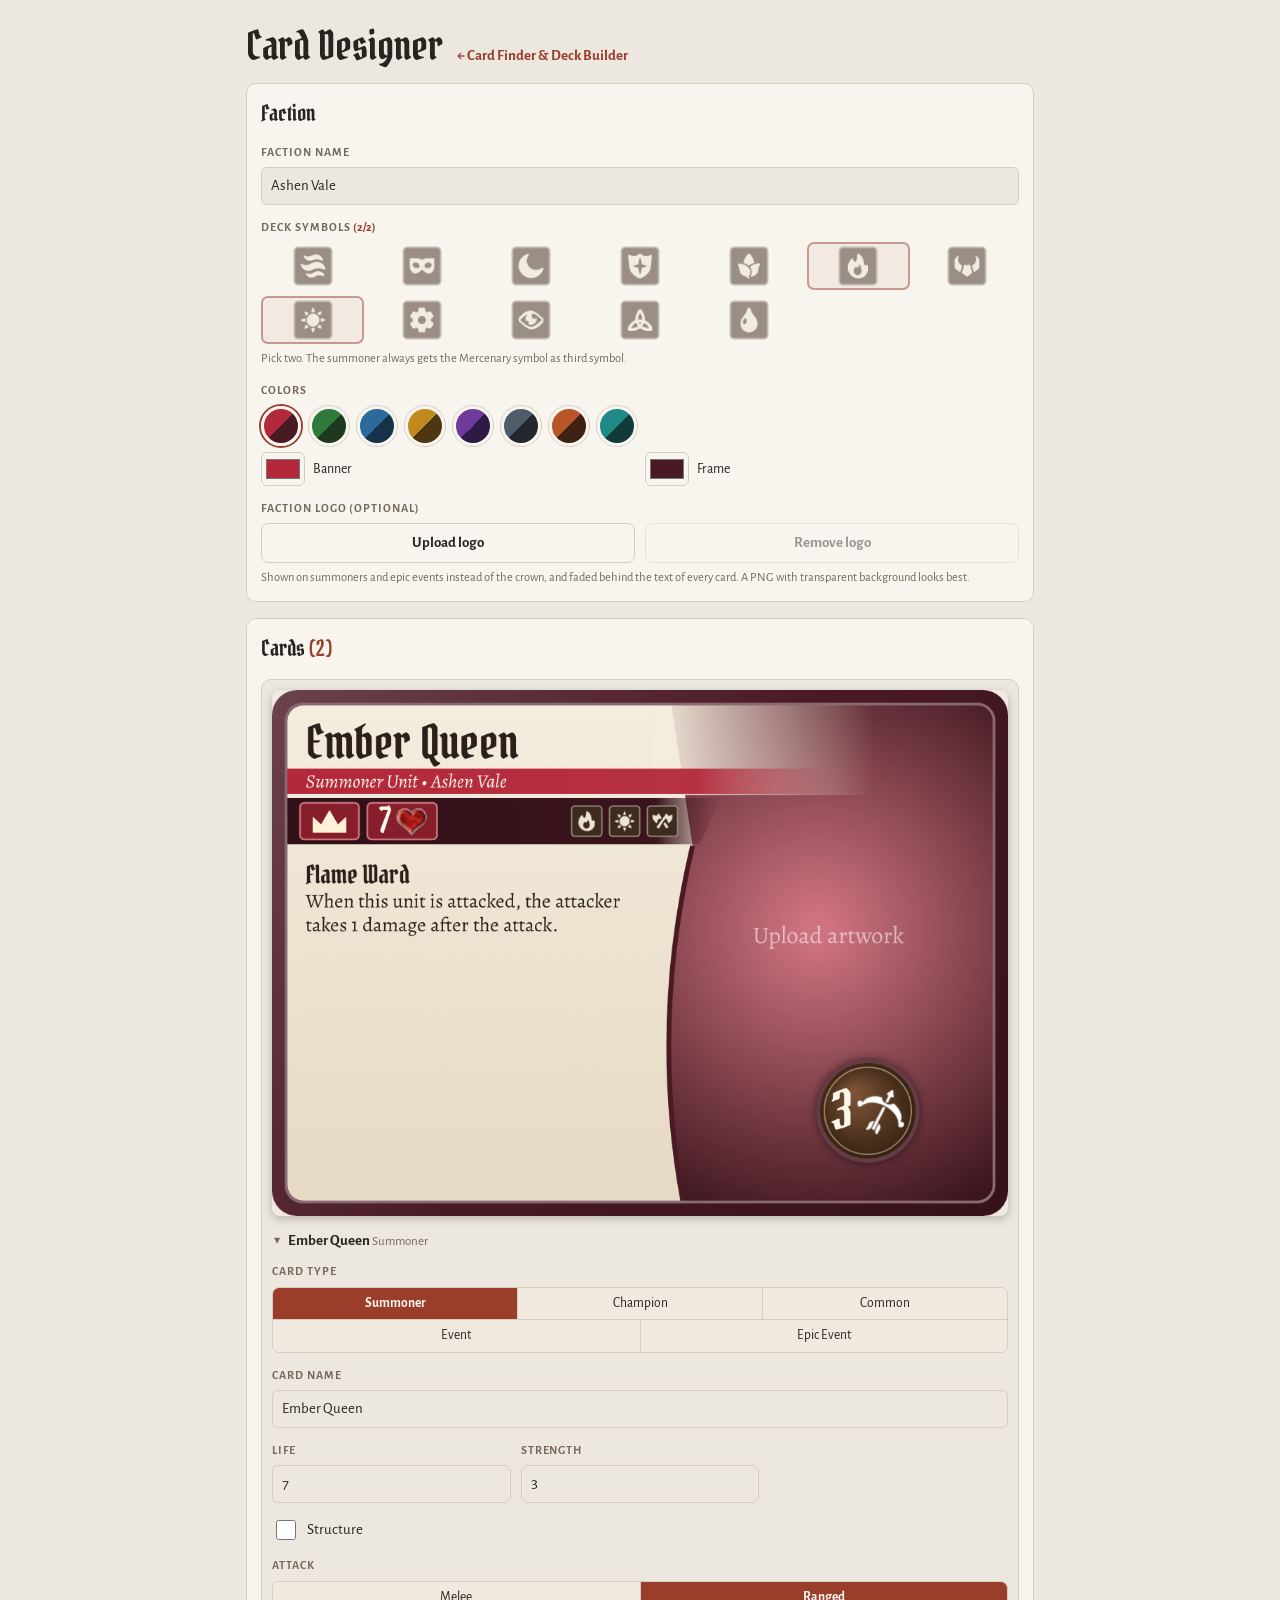
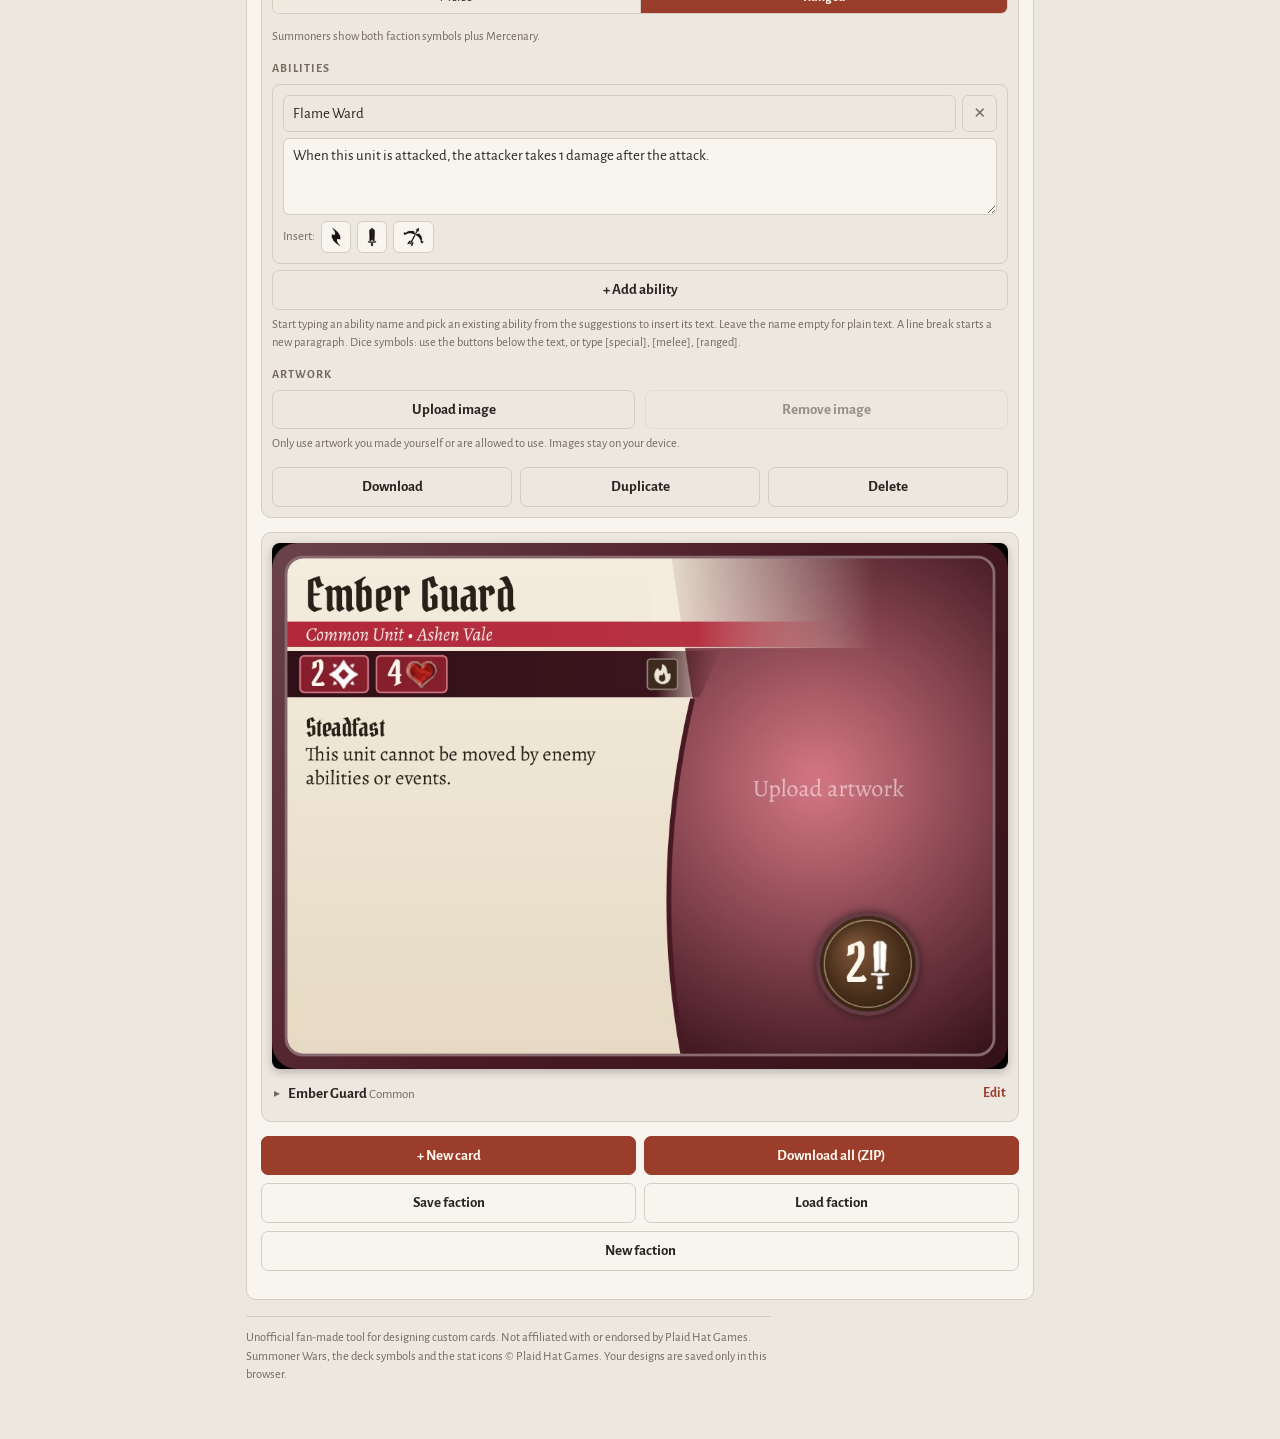
==== commit 84a373b1: "Designer: dice symbols in ability text Co-Authored-By: Claude Opus 5.5 <noreply@anthropic.com> Claud" ====
--- a/designer/index.html
+++ b/designer/index.html
@@ -7,8 +7,8 @@
 <meta name="description" content="Design your own fan-made Summoner Wars style faction: faction name, deck symbols, colors and logo, then any number of cards with stats, abilities and your own artwork. Download as PNG or ZIP.">
 <link rel="icon" href="../img/symbols/Mercenary.png">
 <link rel="stylesheet" href="https://fonts.googleapis.com/css2?family=Pirata+One&family=Alegreya:ital,wght@0,400;0,500;1,400&family=Alegreya+Sans:wght@400;500;700&display=swap">
-<link rel="stylesheet" href="../style.css?v=202611171355">
-<link rel="stylesheet" href="designer.css?v=202611171355">
+<link rel="stylesheet" href="../style.css?v=202611171733">
+<link rel="stylesheet" href="designer.css?v=202611171733">
 </head>
 <body>
 <div class="dwrap">
@@ -103,6 +103,6 @@
     <p>Unofficial fan-made tool for designing custom cards. Not affiliated with or endorsed by Plaid Hat Games. Summoner Wars, the deck symbols and the stat icons © Plaid Hat Games. Your designs are saved only in this browser.</p>
   </footer>
 </div>
-<script src="designer.js?v=202611171355"></script>
+<script src="designer.js?v=202611171733"></script>
 </body>
 </html>
--- a/designer/designer.css
+++ b/designer/designer.css
@@ -57,3 +57,8 @@
 .sugg button:hover,.sugg button:focus-visible{background:var(--accent-soft)}
 .cblk>details>summary .nm{flex:1;min-width:0;white-space:nowrap;overflow:hidden;text-overflow:ellipsis}
 .cblk>details[open]>summary .ed{visibility:hidden}
+.dice{display:flex;align-items:center;gap:6px;font-size:13px;color:var(--muted)}
+.dice button{all:unset;cursor:pointer;height:30px;padding:0 9px;border:1px solid var(--line);border-radius:6px;background:var(--panel);display:grid;place-items:center}
+.dice button img{height:20px;width:auto;display:block}
+@media (prefers-color-scheme: dark){.dice button img{filter:invert(1)}}
+.dice button:hover{border-color:var(--accent)}
